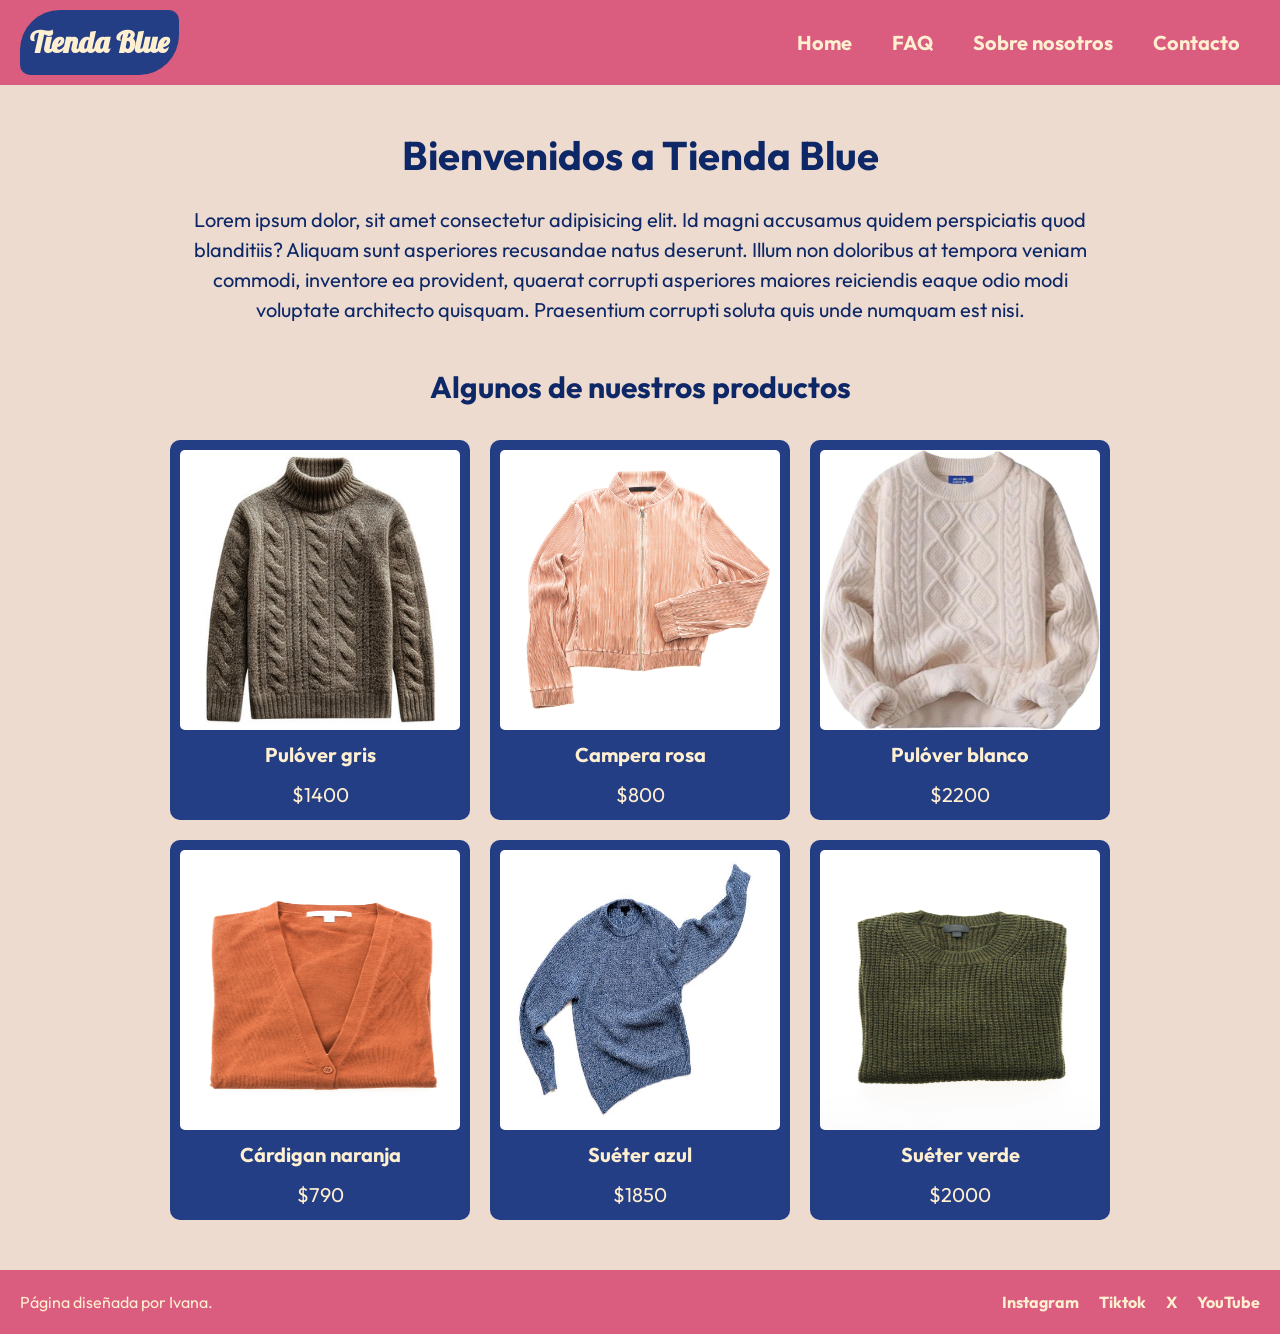
==== index.html @ 83ab759b "Inicio del proyecto con HTML y CSS" ====
<!DOCTYPE html>
<html lang="en">
<head>
    <meta charset="UTF-8">
    <meta name="viewport" content="width=device-width, initial-scale=1.0">
    <link rel="stylesheet" href="./css/style.css">
    <link href="https://fonts.googleapis.com/css2?family=Lobster&family=Outfit:wght@100..900&display=swap" rel="stylesheet">
    <title>Home - Tienda Blue</title>
</head>
<body>
    <header>
        <p class="header-logo">
            <a href="./index.html">Tienda Blue</a>
        </p>
        <nav class="header-nav">
            <ul>
                <li><a href="./index.html">Home</a></li>
                <li><a href="#">FAQ</a></li>
                <li><a href="#">Sobre nosotros</a></li>
                <li><a href="./pages/contacto.html">Contacto</a></li>
            </ul>
        </nav>
    </header>
    <main>
        <h1 class="titulo-home">Bienvenidos a Tienda Blue</h1>
        <p class="parrafo-home">
            Lorem ipsum dolor, sit amet consectetur adipisicing elit. 
            Id magni accusamus quidem perspiciatis quod blanditiis? 
            Aliquam sunt asperiores recusandae natus deserunt. 
            Illum non doloribus at tempora veniam commodi, inventore ea provident, 
            quaerat corrupti asperiores maiores reiciendis eaque odio modi voluptate architecto quisquam. 
            Praesentium corrupti soluta quis unde numquam est nisi.
        </p>
        <section class="productos-home">
            <h2>Algunos de nuestros productos</h2>
            <div class="contenedor-tarjetas">
                <article class="tarjeta-producto">
                    <img src="./img/pulover-gris.jpg" alt="pulover gris">
                    <h3>Pulóver gris</h3>
                    <p>$1400</p>
                </article>

                <article class="tarjeta-producto">
                    <img src="./img/campera-rosa.jpg" alt="campera rosa">
                    <h3>Campera rosa</h3>
                    <p>$800</p>
                </article>

                <article class="tarjeta-producto">
                    <img src="./img/pulover-blanco.jpg" alt="pulover blanco">
                    <h3>Pulóver blanco</h3>
                    <p>$2200</p>
                </article>

                <article class="tarjeta-producto">
                    <img src="./img/cardigan-naranja.jpg" alt="cardigan naranja">
                    <h3>Cárdigan naranja</h3>
                    <p>$790</p>
                </article>

                <article class="tarjeta-producto">
                    <img src="./img/sueter-azul.jpg" alt="sueter azul">
                    <h3>Suéter azul</h3>
                    <p>$1850</p>
                </article>

                <article class="tarjeta-producto">
                    <img src="./img/sueter-verde.jpg" alt="sueter verde">
                    <h3>Suéter verde</h3>
                    <p>$2000</p>
                </article>
            </div>
        </section>
    </main>
    <footer>
        <p>Página diseñada por Ivana.</p>
        <nav class="footer-nav">
            <ul>
                <li><a href="#">Instagram</a></li>
                <li><a href="#">Tiktok</a></li>
                <li><a href="#">X</a></li>
                <li><a href="#">YouTube</a></li>
            </ul>
        </nav>
    </footer>
</body>
</html>
---- css/style.css ----
* {
    margin: 0;
    padding: 0;
    box-sizing: border-box;
}

html {
    font-size: 62.5%;
}

body {
    font-family: Outfit, sans-serif;
    font-size: 1.6rem;
    line-height: 1.5;
    background-color: #eddbcf;
    color: #0D2767;
    display: flex;
    flex-direction: column;
    min-height: 100vh;
}

header, footer {
    background-color: #DA5C7E;
    color: #FFEFD1;
    display: flex;
    justify-content: space-between;
    align-items: center;
}

nav ul {
    list-style: none;
    display: flex;
    justify-content: center;
    gap: 2rem;
}

a {
    text-decoration: none;
    color: #FFEFD1;
}

.header-logo {
    background-color: #233E84;
    padding: 1rem;
    margin-left: 2rem;
    margin-top: 1rem;
    margin-bottom: 1rem;
    font-family: Lobster, sans-serif;
    font-size: 3rem;
    font-weight: bold;
    border-radius: 4rem 1rem;
}

.header-nav {
    padding: 1rem;
    margin-right: 2rem;
}

.header-nav li {
    font-size: 2rem;
    font-weight: bold;
    text-align: center;
}

.header-nav a {
    text-decoration: none;
    color: #FFEFD1;
    display: inline-block;
    padding: 1rem;
}

footer {
    padding: 2rem;
    margin-top: 3rem;
}

.footer-nav li {
    font-weight: bold;
}

/* HOME */

main {
    width: 90%;
    flex: 1;
    margin: 2rem auto;
    display: flex;
    flex-direction: column;
    align-items: center;
}

main .titulo-home {
    font-size: 4rem;
    margin: 2rem 0;
    text-align: center;
}

main .parrafo-home {
    font-size: 2rem;
    text-align: center;
    margin-bottom: 1rem;
    width: 80%;
}

.productos-home {
    width: 100%;
}

.productos-home h2 {
    text-align: center;
    font-size: 3rem;
    padding: 1rem;
    margin: 2rem 3rem;
}

.contenedor-tarjetas {
    display: flex;
    justify-content: center;
    flex-wrap: wrap;
    gap: 2rem;
}

.tarjeta-producto {
    background-color: #233E84;
    color: #FFEFD1;
    padding: 1rem;
    border-radius: 1rem;
    width: 30rem;
    display: flex;
    flex-direction: column;
    align-items: center;
    gap: 1rem;
}

.tarjeta-producto h3 {
    font-size: 2rem;
}

.tarjeta-producto p {
    font-size: 2rem;
}

.tarjeta-producto img {
    width: 28rem;
    height: 28rem;
    border-radius: 0.5rem;
}

/* CONTACTO */

.seccion-contacto {
    width: 100%;
    margin: 2rem auto;
}

.titulo-contacto {
    font-size: 3rem;
    text-align: center;
    margin: 1rem 0;
}

.form {
    background-color: #233E84;
    color: #FFEFD1;
    padding: 4rem;
    border-radius: 1rem;
    width: 50rem;
    margin: auto;
    display: flex;
    flex-direction: column;
    gap: 2rem;
}

.campo-form {
    display: flex;
    flex-direction: column;
    gap: 1rem;
}

.campo-form label {
    font-size: 2rem;
}

.campo-form input, .campo-form textarea {
    padding: 1rem;
    font-size: 1.6rem;
    border-radius: 0.5rem;
    border: none;
}

.campo-form textarea {
    resize: none;
    font-family: Outfit, sans-serif;
    font-size: 1.8rem;
    line-height: 1.5;
}

.form button {
    font-family: Outfit, sans-serif;
    background-color: #DA5C7E;
    color: #FFEFD1;
    border: none;
    padding: 1rem;
    font-size: 2rem;
    font-weight: bold;
    border-radius: 0.5rem;
    cursor: pointer;
}

/* MEDIA QUERIES */

@media (max-width: 768px) {
  header, footer {
    flex-direction: column;
    gap: 1rem;
  }

  .header-logo {
    margin: 2rem 0 0;
  }

  .header-nav {
    margin: 0;
  }

  .form {
    width: 80%;
    min-width: 38rem;
  }
}
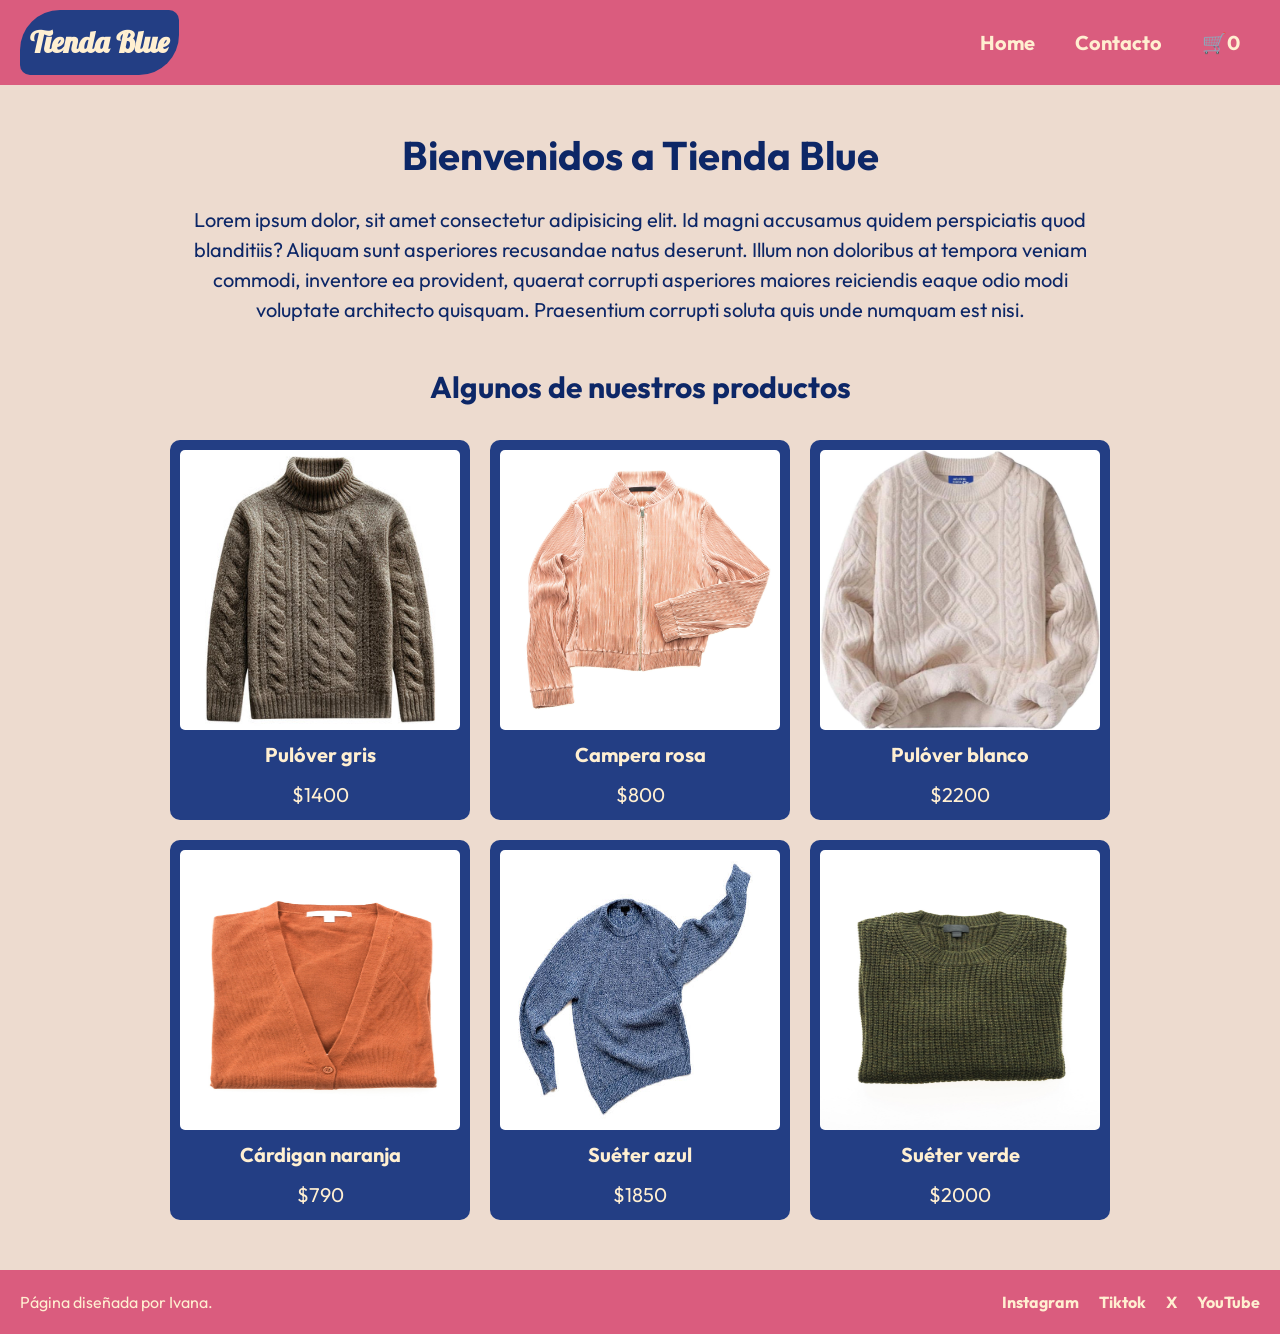
==== commit 9e26d1fb: "Estructura y links de los archivos HTML" ====
--- a/index.html
+++ b/index.html
@@ -1,87 +1,51 @@
 <!DOCTYPE html>
 <html lang="en">
-<head>
-    <meta charset="UTF-8">
-    <meta name="viewport" content="width=device-width, initial-scale=1.0">
-    <link rel="stylesheet" href="./css/style.css">
-    <link href="https://fonts.googleapis.com/css2?family=Lobster&family=Outfit:wght@100..900&display=swap" rel="stylesheet">
-    <title>Home - Tienda Blue</title>
-</head>
-<body>
-    <header>
-        <p class="header-logo">
-            <a href="./index.html">Tienda Blue</a>
-        </p>
-        <nav class="header-nav">
-            <ul>
-                <li><a href="./index.html">Home</a></li>
-                <li><a href="#">FAQ</a></li>
-                <li><a href="#">Sobre nosotros</a></li>
-                <li><a href="./pages/contacto.html">Contacto</a></li>
-            </ul>
-        </nav>
-    </header>
-    <main>
-        <h1 class="titulo-home">Bienvenidos a Tienda Blue</h1>
-        <p class="parrafo-home">
-            Lorem ipsum dolor, sit amet consectetur adipisicing elit. 
-            Id magni accusamus quidem perspiciatis quod blanditiis? 
-            Aliquam sunt asperiores recusandae natus deserunt. 
-            Illum non doloribus at tempora veniam commodi, inventore ea provident, 
-            quaerat corrupti asperiores maiores reiciendis eaque odio modi voluptate architecto quisquam. 
-            Praesentium corrupti soluta quis unde numquam est nisi.
-        </p>
-        <section class="productos-home">
-            <h2>Algunos de nuestros productos</h2>
-            <div class="contenedor-tarjetas">
-                <article class="tarjeta-producto">
-                    <img src="./img/pulover-gris.jpg" alt="pulover gris">
-                    <h3>Pulóver gris</h3>
-                    <p>$1400</p>
-                </article>
-
-                <article class="tarjeta-producto">
-                    <img src="./img/campera-rosa.jpg" alt="campera rosa">
-                    <h3>Campera rosa</h3>
-                    <p>$800</p>
-                </article>
-
-                <article class="tarjeta-producto">
-                    <img src="./img/pulover-blanco.jpg" alt="pulover blanco">
-                    <h3>Pulóver blanco</h3>
-                    <p>$2200</p>
-                </article>
-
-                <article class="tarjeta-producto">
-                    <img src="./img/cardigan-naranja.jpg" alt="cardigan naranja">
-                    <h3>Cárdigan naranja</h3>
-                    <p>$790</p>
-                </article>
-
-                <article class="tarjeta-producto">
-                    <img src="./img/sueter-azul.jpg" alt="sueter azul">
-                    <h3>Suéter azul</h3>
-                    <p>$1850</p>
-                </article>
-
-                <article class="tarjeta-producto">
-                    <img src="./img/sueter-verde.jpg" alt="sueter verde">
-                    <h3>Suéter verde</h3>
-                    <p>$2000</p>
-                </article>
-            </div>
-        </section>
-    </main>
-    <footer>
-        <p>Página diseñada por Ivana.</p>
-        <nav class="footer-nav">
-            <ul>
-                <li><a href="#">Instagram</a></li>
-                <li><a href="#">Tiktok</a></li>
-                <li><a href="#">X</a></li>
-                <li><a href="#">YouTube</a></li>
-            </ul>
-        </nav>
-    </footer>
-</body>
+    <head>
+        <meta charset="UTF-8">
+        <meta name="viewport" content="width=device-width, initial-scale=1.0">
+        <link rel="stylesheet" href="./css/style.css">
+        <link href="https://fonts.googleapis.com/css2?family=Lobster&family=Outfit:wght@100..900&display=swap" rel="stylesheet">
+        <title>Home - Tienda Blue</title>
+    </head>
+    <body>
+        <header>
+            <p class="header-logo">
+                <a href="./index.html">Tienda Blue</a>
+            </p>
+            <nav class="header-nav">
+                <ul>
+                    <li><a href="./index.html">Home</a></li>
+                    <li><a href="./pages/contacto.html">Contacto</a></li>
+                    <li><a href="./pages/carrito.html">🛒<span id="contador-carrito">0</span></a></li>
+                </ul>
+            </nav>
+        </header>
+        <main>
+            <h1 class="titulo-home">Bienvenidos a Tienda Blue</h1>
+            <p class="parrafo-home">
+                Lorem ipsum dolor, sit amet consectetur adipisicing elit. 
+                Id magni accusamus quidem perspiciatis quod blanditiis? 
+                Aliquam sunt asperiores recusandae natus deserunt. 
+                Illum non doloribus at tempora veniam commodi, inventore ea provident, 
+                quaerat corrupti asperiores maiores reiciendis eaque odio modi voluptate architecto quisquam. 
+                Praesentium corrupti soluta quis unde numquam est nisi.
+            </p>
+            <section class="productos-home">
+                <h2>Algunos de nuestros productos</h2>
+                <div id="contenedor-tarjetas" class="contenedor-tarjetas"></div>
+            </section>
+        </main>
+        <footer>
+            <p>Página diseñada por Ivana.</p>
+            <nav class="footer-nav">
+                <ul>
+                    <li><a href="#">Instagram</a></li>
+                    <li><a href="#">Tiktok</a></li>
+                    <li><a href="#">X</a></li>
+                    <li><a href="#">YouTube</a></li>
+                </ul>
+            </nav>
+        </footer>
+        <script type="module" src="./js/index.js"></script>
+    </body>
 </html>
